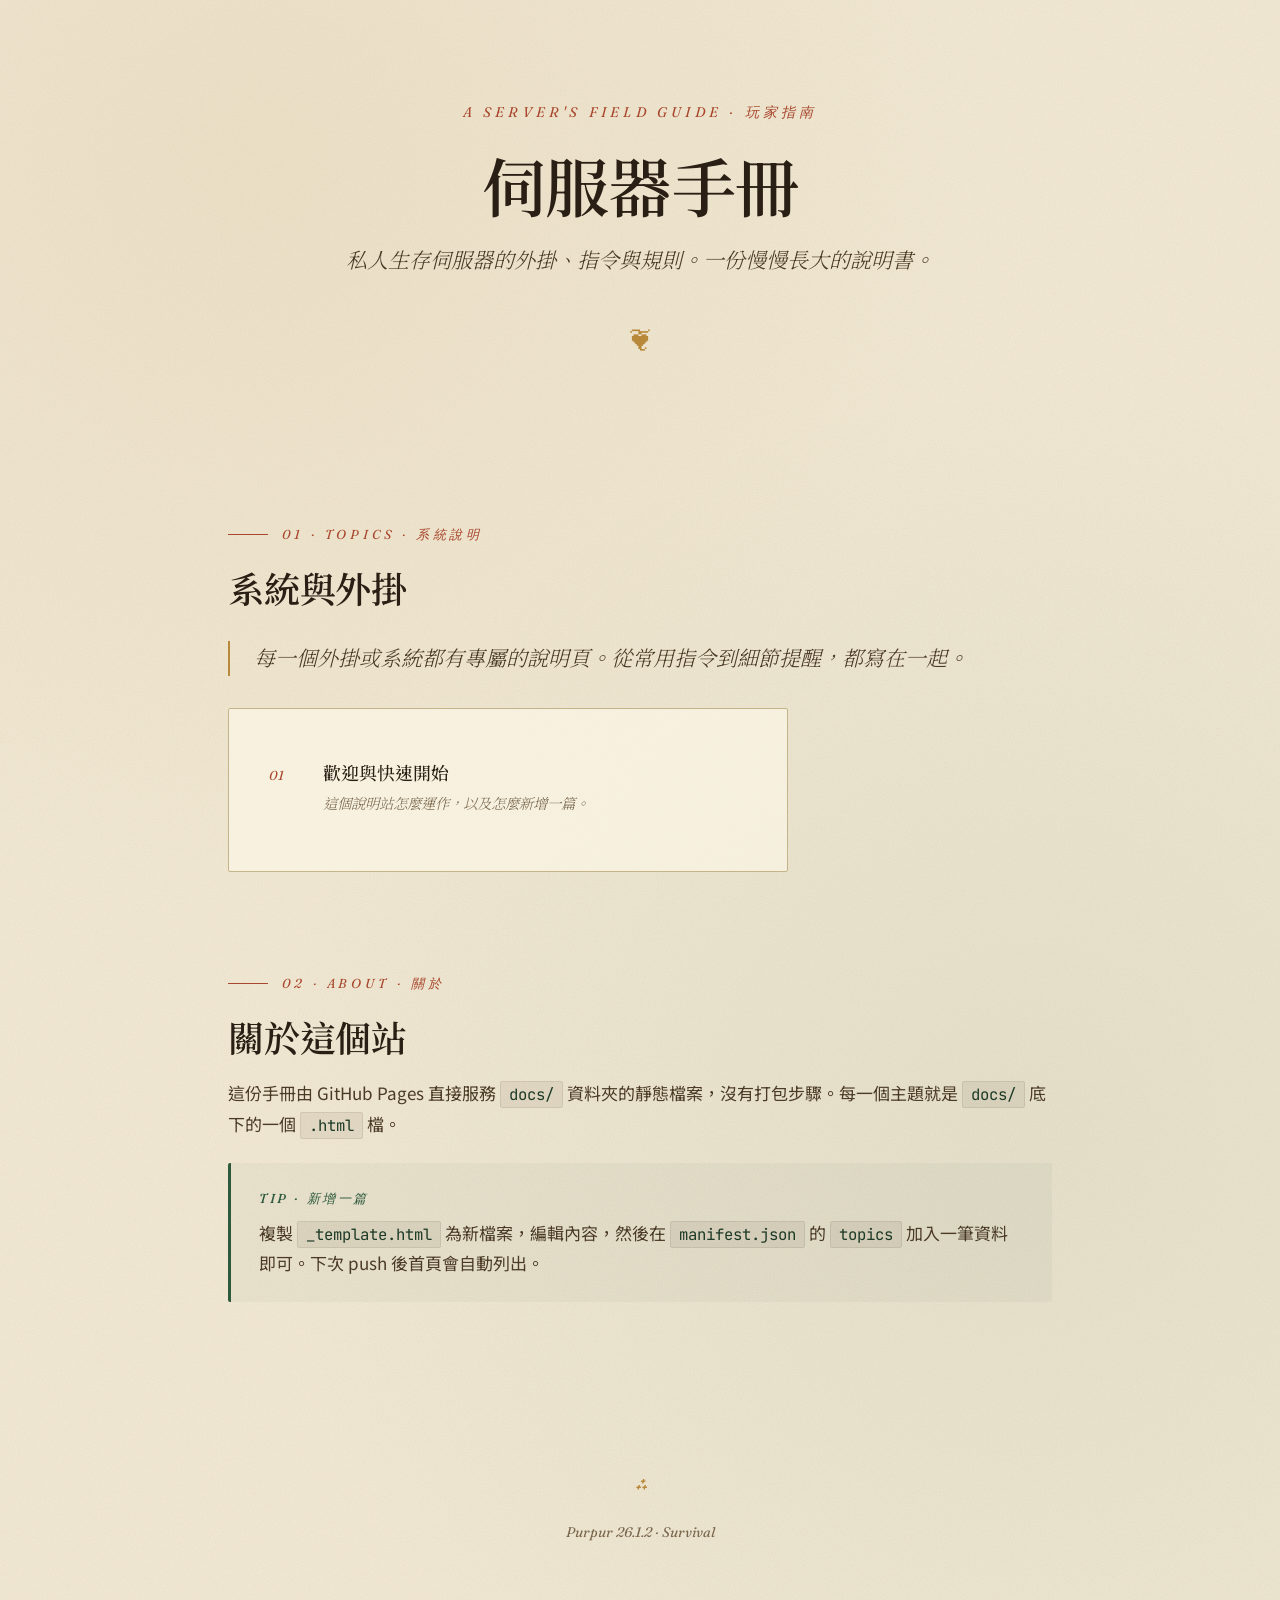
==== index.html @ ef846f4b "init" ====
<!DOCTYPE html>
<html lang="zh-TW">
<head>
  <meta charset="UTF-8">
  <meta name="viewport" content="width=device-width, initial-scale=1.0">
  <title>Minecraft Server Docs · 伺服器手冊</title>
  <meta name="description" content="私人生存伺服器的外掛、指令與規則說明。">
  <link rel="preconnect" href="https://fonts.googleapis.com">
  <link rel="preconnect" href="https://fonts.gstatic.com" crossorigin>
  <link href="https://fonts.googleapis.com/css2?family=Fraunces:ital,opsz,wght@0,9..144,300..900;1,9..144,300..900&family=Noto+Serif+TC:wght@300;400;500;600;700&family=Noto+Sans+TC:wght@300;400;500;600;700&family=JetBrains+Mono:wght@400;500;600&display=swap" rel="stylesheet">
  <link rel="stylesheet" href="./assets/style.css">
</head>
<body>

  <header class="hero container">
    <div class="hero-eyebrow">A Server's Field Guide · 玩家指南</div>
    <h1 class="hero-title">伺服器手冊</h1>
    <p class="hero-subtitle">私人生存伺服器的外掛、指令與規則。一份慢慢長大的說明書。</p>
    <div class="hero-divider">❦</div>
  </header>

  <main class="container">

    <section id="topics">
      <div class="section-marker">01 · Topics · 系統說明</div>
      <h2>系統與外掛</h2>
      <p class="lead">每一個外掛或系統都有專屬的說明頁。從常用指令到細節提醒，都寫在一起。</p>

      <nav class="toc" aria-label="說明文件清單">
        <ol id="topics-list">
          <li><span class="toc-empty">載入中⋯</span></li>
        </ol>
      </nav>
    </section>

    <section id="about">
      <div class="section-marker">02 · About · 關於</div>
      <h2>關於這個站</h2>
      <p>這份手冊由 GitHub Pages 直接服務 <code>docs/</code> 資料夾的靜態檔案，沒有打包步驟。每一個主題就是 <code>docs/</code> 底下的一個 <code>.html</code> 檔。</p>

      <div class="callout callout-tip">
        <div class="callout-label">Tip · 新增一篇</div>
        <p>複製 <code>_template.html</code> 為新檔案，編輯內容，然後在 <code>manifest.json</code> 的 <code>topics</code> 加入一筆資料即可。下次 push 後首頁會自動列出。</p>
      </div>
    </section>

  </main>

  <footer class="site-footer">
    <div class="ornament">⁂</div>
    <div>Purpur 26.1.2 · Survival</div>
  </footer>

  <script src="./assets/home.js"></script>
</body>
</html>
---- assets/style.css ----
/* Parchment Explorer — implementation of docs/style.md */

:root {
  --paper:        #f3ead5;
  --paper-warm:   #ebe0c6;
  --paper-dark:   #d9cba3;
  --ink:          #2a1f14;
  --ink-soft:     #4a3a26;
  --ink-mute:     #7a684e;
  --forest:       #2d5a3d;
  --forest-deep:  #1c3a26;
  --terra:        #a8472d;
  --terra-soft:   #c46a4a;
  --gold:         #b8893a;
  --sky:          #4a6b7d;
  --rule:         #c4b48a;
  --shadow:       rgba(60, 40, 20, 0.12);
}

*, *::before, *::after { box-sizing: border-box; }
html { scroll-behavior: smooth; -webkit-text-size-adjust: 100%; }
body {
  margin: 0;
  font-family: "Noto Sans TC", "Fraunces", serif;
  font-size: 17px;
  line-height: 1.75;
  color: var(--ink-soft);
  background: var(--paper);
  background-image:
    radial-gradient(circle at 20% 10%, rgba(184, 137, 58, 0.08) 0%, transparent 40%),
    radial-gradient(circle at 80% 70%, rgba(45, 90, 61, 0.06) 0%, transparent 50%),
    url("data:image/svg+xml;utf8,<svg xmlns='http://www.w3.org/2000/svg' width='400' height='400'><filter id='n'><feTurbulence type='fractalNoise' baseFrequency='0.85' numOctaves='2' stitchTiles='stitch'/><feColorMatrix values='0 0 0 0 0.15 0 0 0 0 0.12 0 0 0 0 0.08 0 0 0 0.08 0'/></filter><rect width='400' height='400' filter='url(%23n)'/></svg>");
  min-height: 100vh;
}

/* ── layout ─────────────────────────────────────────────── */
.container { max-width: 880px; margin: 0 auto; padding: 0 28px; }
section { margin: 100px 0; }

/* ── typography ─────────────────────────────────────────── */
h1, h2, h3, h4 {
  font-family: "Noto Serif TC", "Fraunces", serif;
  color: var(--ink);
  line-height: 1.2;
  letter-spacing: -0.005em;
  margin: 0;
}
h1 { font-size: clamp(40px, 6vw, 64px); font-weight: 600; line-height: 1.1; letter-spacing: -0.01em; }
h2 { font-size: 36px; font-weight: 600; margin-bottom: 20px; }
h3 { font-size: 22px; font-weight: 600; color: var(--forest-deep); margin: 32px 0 12px; }
h4 { font-size: 16px; font-weight: 600; font-family: "Noto Sans TC", sans-serif; margin: 24px 0 8px; }

p { margin: 0 0 16px; }
strong { color: var(--ink); font-weight: 600; }
em {
  color: var(--terra);
  font-style: italic;
  font-family: "Fraunces", "Noto Serif TC", serif;
}

a {
  color: var(--forest);
  text-decoration: underline;
  text-decoration-thickness: 1px;
  text-underline-offset: 3px;
  transition: color 0.2s;
}
a:hover { color: var(--terra); }

/* ── hero ───────────────────────────────────────────────── */
.hero { text-align: center; padding: 100px 0 60px; }
.hero > * { animation: fade-up 0.8s ease-out backwards; }
.hero-eyebrow {
  font-family: "Fraunces", serif;
  font-style: italic;
  font-size: 14px;
  letter-spacing: 0.3em;
  text-transform: uppercase;
  color: var(--terra);
  margin-bottom: 24px;
  animation-delay: 0.10s;
}
.hero-title { animation-delay: 0.25s; margin-bottom: 24px; }
.hero-subtitle {
  font-family: "Fraunces", "Noto Serif TC", serif;
  font-weight: 300;
  font-style: italic;
  font-size: 21px;
  line-height: 1.65;
  color: var(--ink-soft);
  max-width: 640px;
  margin: 0 auto 40px;
  animation-delay: 0.40s;
}
.hero-divider {
  font-family: "Fraunces", serif;
  font-size: 26px;
  color: var(--gold);
  animation-delay: 0.55s;
}

/* ── section marker ─────────────────────────────────────── */
.section-marker {
  font-family: "Fraunces", serif;
  font-style: italic;
  font-size: 13px;
  letter-spacing: 0.3em;
  text-transform: uppercase;
  color: var(--terra);
  display: flex;
  align-items: center;
  gap: 14px;
  margin-bottom: 20px;
}
.section-marker::before {
  content: "";
  width: 40px;
  height: 1px;
  background: var(--terra);
}

/* ── lead paragraph ─────────────────────────────────────── */
.lead {
  font-family: "Fraunces", "Noto Serif TC", serif;
  font-weight: 300;
  font-style: italic;
  font-size: 21px;
  line-height: 1.65;
  color: var(--ink-soft);
  padding-left: 24px;
  border-left: 2px solid var(--gold);
  margin: 32px 0;
}

/* ── callouts ───────────────────────────────────────────── */
.callout {
  padding: 24px 28px;
  background: rgba(255, 250, 235, 0.5);
  border-radius: 2px;
  margin: 24px 0;
}
.callout-warn { border-left: 3px solid var(--terra);  background: rgba(168, 71, 45, 0.04); }
.callout-info { border-left: 3px solid var(--sky);    background: rgba(74, 107, 125, 0.04); }
.callout-tip  { border-left: 3px solid var(--forest); background: rgba(45, 90, 61, 0.04); }
.callout-label {
  font-family: "Fraunces", serif;
  font-style: italic;
  font-size: 13px;
  letter-spacing: 0.2em;
  text-transform: uppercase;
  font-weight: 500;
  margin-bottom: 8px;
  color: var(--terra);
}
.callout-info .callout-label { color: var(--sky); }
.callout-tip  .callout-label { color: var(--forest); }
.callout p:last-child { margin-bottom: 0; }

/* ── steps ──────────────────────────────────────────────── */
.step {
  display: grid;
  grid-template-columns: 60px 1fr;
  gap: 24px;
  padding: 24px;
  background: rgba(255, 250, 235, 0.5);
  border-left: 3px solid var(--forest);
  margin: 16px 0;
}
.step-num {
  font-family: "Fraunces", serif;
  font-style: italic;
  font-size: 44px;
  font-weight: 300;
  color: var(--forest);
  line-height: 1;
}
.step h4 { margin-top: 0; }

/* ── command / reference list ───────────────────────────── */
.cmd-group-title {
  font-family: "Fraunces", serif;
  font-style: italic;
  font-size: 14px;
  letter-spacing: 0.2em;
  text-transform: uppercase;
  color: var(--terra);
  padding-bottom: 8px;
  border-bottom: 1px solid var(--rule);
  margin: 32px 0 16px;
}
.cmd-list { display: grid; gap: 10px; }
.cmd-item {
  display: grid;
  grid-template-columns: minmax(180px, 1fr) 2fr;
  gap: 24px;
  padding: 10px 0;
  border-bottom: 1px dotted rgba(196, 180, 138, 0.5);
}
.cmd-item > :first-child { font-family: "JetBrains Mono", monospace; font-size: 14px; color: var(--forest-deep); }

/* ── TOC (used on home for topic list) ──────────────────── */
nav.toc {
  padding: 32px 40px;
  background: rgba(255, 250, 235, 0.6);
  border: 1px solid var(--rule);
  border-radius: 2px;
  max-width: 560px;
  margin: 32px 0;
}
nav.toc ol { list-style: none; counter-reset: toc-counter; margin: 0; padding: 0; }
nav.toc li {
  counter-increment: toc-counter;
  display: grid;
  grid-template-columns: 40px 1fr;
  gap: 14px;
  padding: 16px 0;
  border-bottom: 1px dotted rgba(196, 180, 138, 0.5);
  align-items: baseline;
}
nav.toc li:last-child { border-bottom: none; }
nav.toc li::before {
  content: counter(toc-counter, decimal-leading-zero);
  font-family: "Fraunces", serif;
  font-style: italic;
  font-size: 13px;
  color: var(--terra);
  letter-spacing: 0.1em;
}
nav.toc a {
  text-decoration: none;
  color: var(--ink);
  font-weight: 500;
  font-family: "Noto Serif TC", serif;
  font-size: 18px;
}
nav.toc a:hover { color: var(--forest); }
nav.toc .toc-summary {
  display: block;
  font-size: 14.5px;
  color: var(--ink-mute);
  margin-top: 4px;
  font-style: italic;
  font-family: "Fraunces", "Noto Serif TC", serif;
  font-weight: 300;
}
nav.toc .toc-empty {
  display: block;
  color: var(--ink-mute);
  font-style: italic;
  font-family: "Fraunces", serif;
}

/* ── tables ─────────────────────────────────────────────── */
.compare-table {
  width: 100%;
  border-collapse: collapse;
  font-size: 15.5px;
  margin: 24px 0;
}
.compare-table th, .compare-table td {
  padding: 12px 14px;
  text-align: left;
}
.compare-table th {
  font-family: "Noto Serif TC", serif;
  font-weight: 600;
  background: rgba(184, 137, 58, 0.06);
  border-bottom: 2px solid var(--gold);
  color: var(--ink);
}
.compare-table td { border-bottom: 1px solid var(--rule); }
.compare-table tr:hover td { background: rgba(255, 250, 235, 0.5); }

/* ── details / collapsible ──────────────────────────────── */
details {
  border-bottom: 1px solid var(--rule);
  padding: 18px 0;
}
details summary {
  list-style: none;
  cursor: pointer;
  display: flex;
  justify-content: space-between;
  align-items: center;
  font-family: "Noto Serif TC", serif;
  font-weight: 500;
  color: var(--ink);
}
details summary::-webkit-details-marker { display: none; }
details summary::after {
  content: "+";
  font-family: "Fraunces", serif;
  font-size: 24px;
  color: var(--terra);
  font-weight: 300;
  transition: transform 0.2s;
}
details[open] summary::after { content: "−"; }
details > *:not(summary) { margin-top: 12px; }

/* ── code ───────────────────────────────────────────────── */
code {
  font-family: "JetBrains Mono", "Consolas", monospace;
  font-size: 0.92em;
  background: rgba(74, 58, 38, 0.08);
  color: var(--forest-deep);
  padding: 2px 8px;
  border-radius: 2px;
  border: 1px solid rgba(74, 58, 38, 0.1);
}
pre, .cmd-block {
  background: var(--ink);
  color: var(--paper);
  padding: 16px 20px;
  border-left: 3px solid var(--gold);
  border-radius: 2px;
  font-family: "JetBrains Mono", "Consolas", monospace;
  font-size: 14px;
  line-height: 1.6;
  overflow-x: auto;
  margin: 16px 0;
}
pre code {
  background: transparent;
  border: none;
  color: inherit;
  padding: 0;
}

/* ── lists ──────────────────────────────────────────────── */
ul, ol { padding-left: 24px; margin: 16px 0; }
ul li, ol li { margin-bottom: 6px; }
ul li::marker { color: var(--gold); }
ol li::marker { color: var(--terra); font-family: "Fraunces", serif; font-style: italic; }

/* ── page chrome (back-nav + header) ────────────────────── */
.page-nav {
  max-width: 880px;
  margin: 0 auto;
  padding: 28px 28px 0;
}
.page-nav a {
  font-family: "Fraunces", serif;
  font-style: italic;
  font-size: 13px;
  letter-spacing: 0.2em;
  text-transform: uppercase;
  color: var(--ink-mute);
  text-decoration: none;
}
.page-nav a:hover { color: var(--terra); }

.page-header {
  padding: 60px 0 40px;
  border-bottom: 1px solid var(--rule);
  margin-bottom: 40px;
}
.page-header h1 { margin: 16px 0; }
.page-header .lead { margin: 24px 0 0; }

.meta {
  font-family: "Fraunces", serif;
  font-style: italic;
  font-size: 13px;
  letter-spacing: 0.15em;
  color: var(--ink-mute);
  text-transform: uppercase;
  margin-top: 16px;
}

/* ── footer ─────────────────────────────────────────────── */
footer.site-footer {
  text-align: center;
  padding: 60px 0 80px;
  color: var(--ink-mute);
  font-family: "Fraunces", "Noto Serif TC", serif;
  font-style: italic;
  font-size: 14px;
}
.ornament {
  font-family: "Fraunces", serif;
  font-size: 24px;
  color: var(--gold);
  margin-bottom: 16px;
}

/* ── animation ──────────────────────────────────────────── */
@keyframes fade-up {
  from { opacity: 0; transform: translateY(12px); }
  to   { opacity: 1; transform: translateY(0); }
}

/* ── responsive ─────────────────────────────────────────── */
@media (max-width: 640px) {
  body { font-size: 16px; }
  .hero { padding: 60px 0 40px; }
  section { margin: 70px 0; }
  h2 { font-size: 28px; }
  h3 { font-size: 19px; }
  .lead { font-size: 18px; padding-left: 16px; }
  .cmd-item, .step { grid-template-columns: 1fr; gap: 4px; }
  nav.toc { padding: 24px 20px; }
}
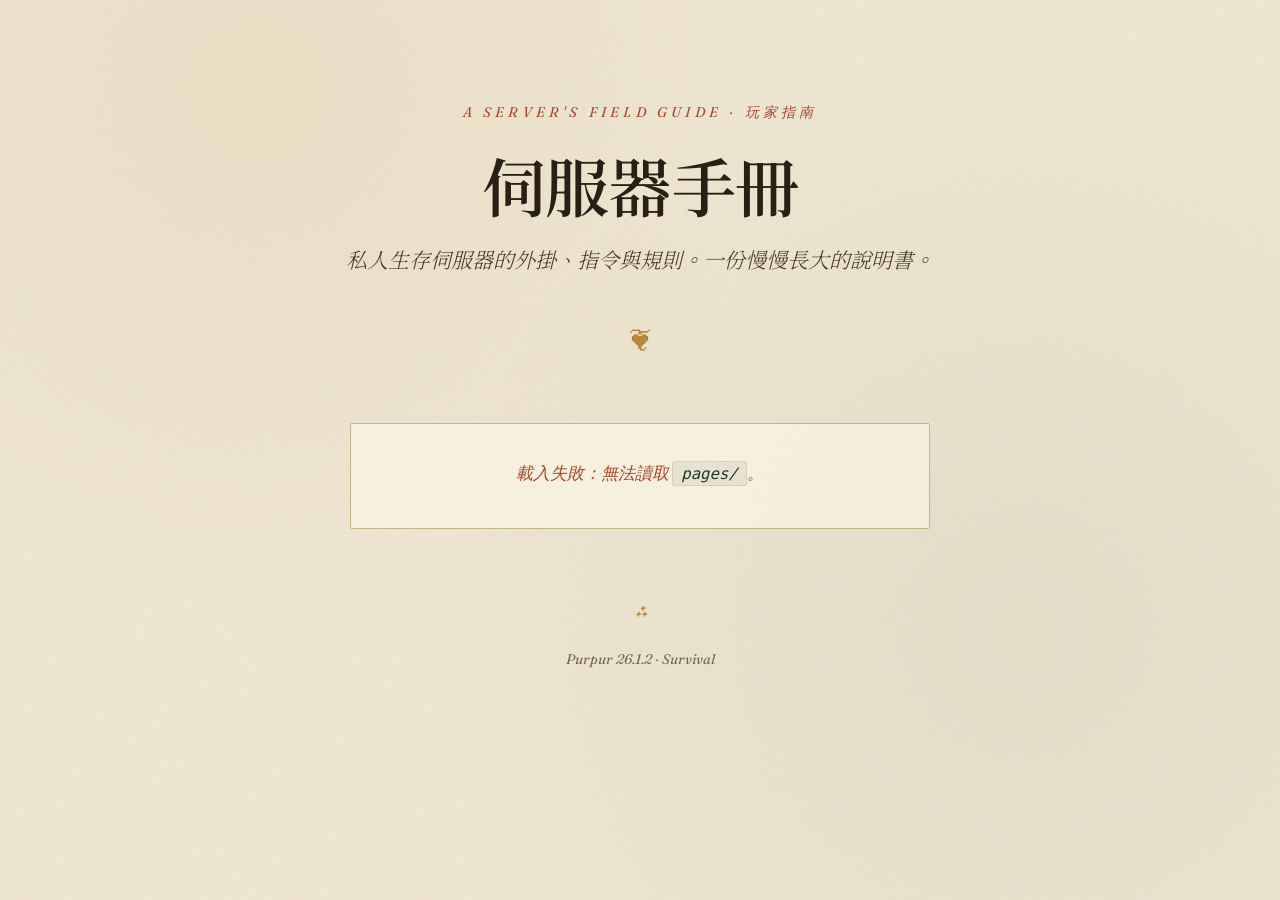
==== commit bb855106: "fix" ====
--- a/index.html
+++ b/index.html
@@ -3,8 +3,8 @@
 <head>
   <meta charset="UTF-8">
   <meta name="viewport" content="width=device-width, initial-scale=1.0">
-  <title>Minecraft Server Docs · 伺服器手冊</title>
-  <meta name="description" content="私人生存伺服器的外掛、指令與規則說明。">
+  <title>伺服器手冊 · MC Docs</title>
+  <meta name="description" content="私人生存伺服器的外掛、指令與規則。">
   <link rel="preconnect" href="https://fonts.googleapis.com">
   <link rel="preconnect" href="https://fonts.gstatic.com" crossorigin>
   <link href="https://fonts.googleapis.com/css2?family=Fraunces:ital,opsz,wght@0,9..144,300..900;1,9..144,300..900&family=Noto+Serif+TC:wght@300;400;500;600;700&family=Noto+Sans+TC:wght@300;400;500;600;700&family=JetBrains+Mono:wght@400;500;600&display=swap" rel="stylesheet">
@@ -20,30 +20,9 @@
   </header>
 
   <main class="container">
-
-    <section id="topics">
-      <div class="section-marker">01 · Topics · 系統說明</div>
-      <h2>系統與外掛</h2>
-      <p class="lead">每一個外掛或系統都有專屬的說明頁。從常用指令到細節提醒，都寫在一起。</p>
-
-      <nav class="toc" aria-label="說明文件清單">
-        <ol id="topics-list">
-          <li><span class="toc-empty">載入中⋯</span></li>
-        </ol>
-      </nav>
-    </section>
-
-    <section id="about">
-      <div class="section-marker">02 · About · 關於</div>
-      <h2>關於這個站</h2>
-      <p>這份手冊由 GitHub Pages 直接服務 <code>docs/</code> 資料夾的靜態檔案，沒有打包步驟。每一個主題就是 <code>docs/</code> 底下的一個 <code>.html</code> 檔。</p>
-
-      <div class="callout callout-tip">
-        <div class="callout-label">Tip · 新增一篇</div>
-        <p>複製 <code>_template.html</code> 為新檔案，編輯內容，然後在 <code>manifest.json</code> 的 <code>topics</code> 加入一筆資料即可。下次 push 後首頁會自動列出。</p>
-      </div>
-    </section>
-
+    <nav class="toc" aria-label="文件清單">
+      <ol id="topics-list"><li><span class="toc-empty">載入中⋯</span></li></ol>
+    </nav>
   </main>
 
   <footer class="site-footer">
--- a/assets/style.css
+++ b/assets/style.css
@@ -200,38 +200,26 @@
 
 /* ── TOC (used on home for topic list) ──────────────────── */
 nav.toc {
-  padding: 32px 40px;
+  padding: 8px 32px;
   background: rgba(255, 250, 235, 0.6);
   border: 1px solid var(--rule);
   border-radius: 2px;
-  max-width: 560px;
-  margin: 32px 0;
-}
-nav.toc ol { list-style: none; counter-reset: toc-counter; margin: 0; padding: 0; }
+  max-width: 580px;
+  margin: 0 auto;
+}
+nav.toc ol { list-style: none; margin: 0; padding: 0; }
 nav.toc li {
-  counter-increment: toc-counter;
-  display: grid;
-  grid-template-columns: 40px 1fr;
-  gap: 14px;
-  padding: 16px 0;
+  padding: 18px 0;
   border-bottom: 1px dotted rgba(196, 180, 138, 0.5);
-  align-items: baseline;
 }
 nav.toc li:last-child { border-bottom: none; }
-nav.toc li::before {
-  content: counter(toc-counter, decimal-leading-zero);
-  font-family: "Fraunces", serif;
-  font-style: italic;
-  font-size: 13px;
-  color: var(--terra);
-  letter-spacing: 0.1em;
-}
 nav.toc a {
   text-decoration: none;
   color: var(--ink);
   font-weight: 500;
   font-family: "Noto Serif TC", serif;
-  font-size: 18px;
+  font-size: 19px;
+  display: block;
 }
 nav.toc a:hover { color: var(--forest); }
 nav.toc .toc-summary {
@@ -248,6 +236,8 @@
   color: var(--ink-mute);
   font-style: italic;
   font-family: "Fraunces", serif;
+  text-align: center;
+  padding: 8px 0;
 }
 
 /* ── tables ─────────────────────────────────────────────── */
